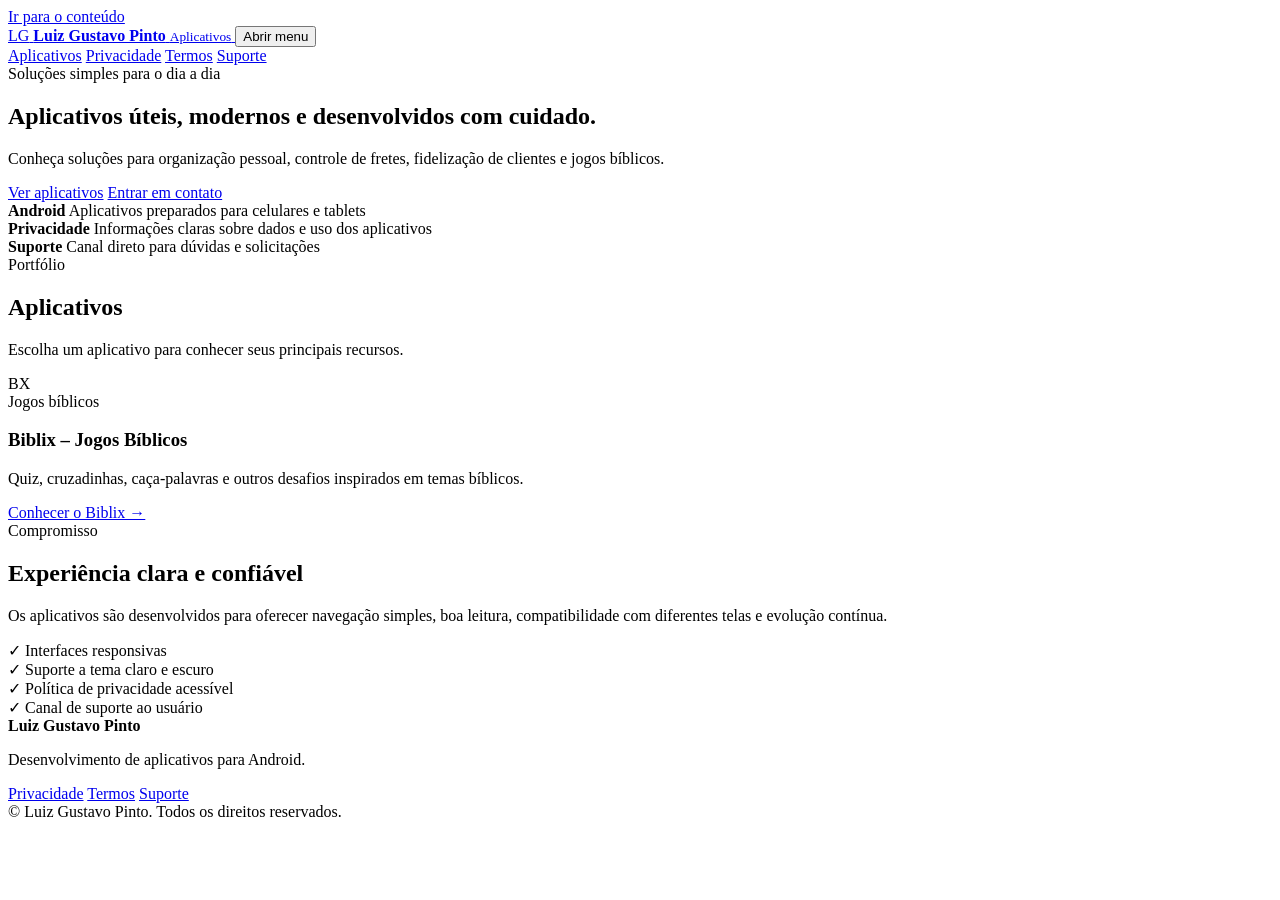
==== index.html @ a78ae83d "Add files via upload - Adicionada estrutura inicial do site - Página principal responsiva - Página" ====
<!doctype html>
<html lang="pt-BR">
<head>
  <meta charset="utf-8">
  <meta name="viewport" content="width=device-width, initial-scale=1">
  <meta name="description" content="Aplicativos desenvolvidos por Luiz Gustavo Pinto para organização, produtividade, fidelização e entretenimento bíblico.">
  <meta name="theme-color" content="#0b1220">
  <title>Luiz Gustavo Pinto | Aplicativos</title>
  <link rel="icon" href="assets/img/favicon.svg" type="image/svg+xml">
  <link rel="stylesheet" href="assets/css/style.css">
</head>
<body>
  <a class="skip-link" href="#conteudo">Ir para o conteúdo</a>

  <header class="site-header">
    <div class="container nav-wrap">
      <a class="brand" href="./" aria-label="Página inicial">
        <span class="brand-mark">LG</span>
        <span>
          <strong>Luiz Gustavo Pinto</strong>
          <small>Aplicativos</small>
        </span>
      </a>

      <button class="menu-toggle" aria-expanded="false" aria-controls="menu-principal">
        <span></span><span></span><span></span>
        <span class="sr-only">Abrir menu</span>
      </button>

      <nav id="menu-principal" class="main-nav" aria-label="Navegação principal">
        <a href="#aplicativos">Aplicativos</a>
        <a href="privacidade/">Privacidade</a>
        <a href="termos/">Termos</a>
        <a href="suporte/">Suporte</a>
      </nav>
    </div>
  </header>

  <main id="conteudo">
    <section class="hero">
      <div class="container hero-grid">
        <div>
          <span class="eyebrow">Soluções simples para o dia a dia</span>
          <h1>Aplicativos úteis, modernos e desenvolvidos com cuidado.</h1>
          <p class="hero-text">
            Conheça soluções para organização pessoal, controle de fretes,
            fidelização de clientes e jogos bíblicos.
          </p>
          <div class="hero-actions">
            <a class="button primary" href="#aplicativos">Ver aplicativos</a>
            <a class="button secondary" href="suporte/">Entrar em contato</a>
          </div>
        </div>

        <div class="hero-card" aria-label="Destaques do site">
          <div class="stat">
            <strong>Android</strong>
            <span>Aplicativos preparados para celulares e tablets</span>
          </div>
          <div class="stat">
            <strong>Privacidade</strong>
            <span>Informações claras sobre dados e uso dos aplicativos</span>
          </div>
          <div class="stat">
            <strong>Suporte</strong>
            <span>Canal direto para dúvidas e solicitações</span>
          </div>
        </div>
      </div>
    </section>

    <section id="aplicativos" class="section">
      <div class="container">
        <div class="section-heading">
          <span class="eyebrow">Portfólio</span>
          <h2>Aplicativos</h2>
          <p>Escolha um aplicativo para conhecer seus principais recursos.</p>
        </div>

        <div class="app-grid">
          <article class="app-card">
            <div class="app-icon purple">BX</div>
            <div>
              <span class="tag">Jogos bíblicos</span>
              <h3>Biblix – Jogos Bíblicos</h3>
              <p>Quiz, cruzadinhas, caça-palavras e outros desafios inspirados em temas bíblicos.</p>
              <a class="text-link" href="apps/biblix.html">Conhecer o Biblix →</a>
            </div>
          </article>

          <!--
		  <article class="app-card">
            <div class="app-icon blue">AF</div>
            <div>
              <span class="tag">Produtividade</span>
              <h3>Agenda Fácil Pro</h3>
              <p>Agenda, tarefas, anotações, contatos e recursos de organização pessoal.</p>
              <a class="text-link" href="apps/agenda-facil-pro.html">Conhecer o Agenda Fácil Pro →</a>
            </div>
          </article>

          <article class="app-card">
            <div class="app-icon green">MC</div>
            <div>
              <span class="tag">Fidelização</span>
              <h3>Meu Cliente Fiel</h3>
              <p>Sistema de cartão fidelidade para organizar clientes, pontos, prêmios e histórico.</p>
              <a class="text-link" href="apps/meu-cliente-fiel.html">Conhecer o Meu Cliente Fiel →</a>
            </div>
          </article>

          <article class="app-card">
            <div class="app-icon orange">TF</div>
            <div>
              <span class="tag">Transporte</span>
              <h3>TAC Fácil</h3>
              <p>Controle de fretes, viagens, despesas, combustível e resultados financeiros.</p>
              <a class="text-link" href="apps/tac-facil.html">Conhecer o TAC Fácil →</a>
            </div>
          </article>
		  -->
        </div>
      </div>
    </section>

    <section class="section section-alt">
      <div class="container feature-grid">
        <div>
          <span class="eyebrow">Compromisso</span>
          <h2>Experiência clara e confiável</h2>
          <p>
            Os aplicativos são desenvolvidos para oferecer navegação simples,
            boa leitura, compatibilidade com diferentes telas e evolução contínua.
          </p>
        </div>
        <div class="check-list">
          <div>✓ Interfaces responsivas</div>
          <div>✓ Suporte a tema claro e escuro</div>
          <div>✓ Política de privacidade acessível</div>
          <div>✓ Canal de suporte ao usuário</div>
        </div>
      </div>
    </section>
  </main>

  <footer class="site-footer">
    <div class="container footer-grid">
      <div>
        <strong>Luiz Gustavo Pinto</strong>
        <p>Desenvolvimento de aplicativos para Android.</p>
      </div>
      <div class="footer-links">
        <a href="privacidade/">Privacidade</a>
        <a href="termos/">Termos</a>
        <a href="suporte/">Suporte</a>
      </div>
    </div>
    <div class="container footer-bottom">
      <span>© <span id="ano"></span> Luiz Gustavo Pinto. Todos os direitos reservados.</span>
    </div>
  </footer>

  <script src="assets/js/main.js"></script>
</body>
</html>
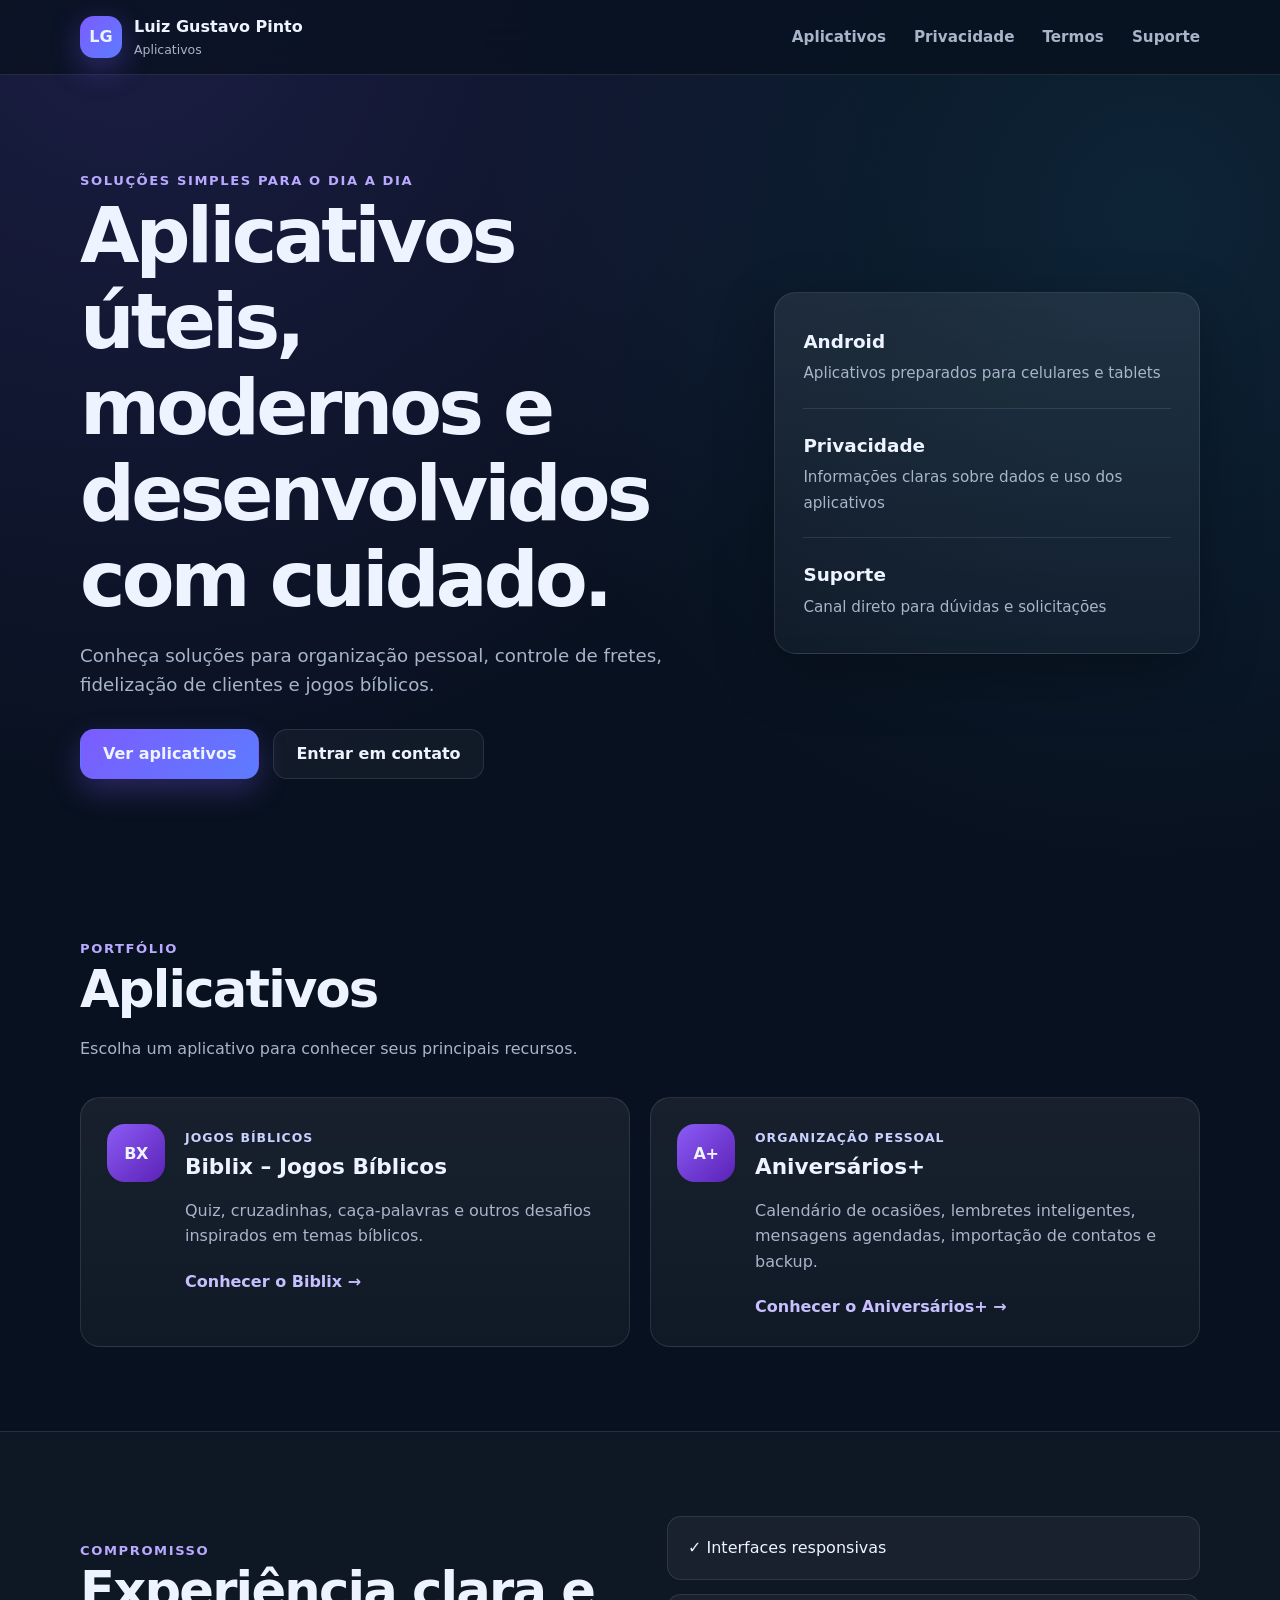
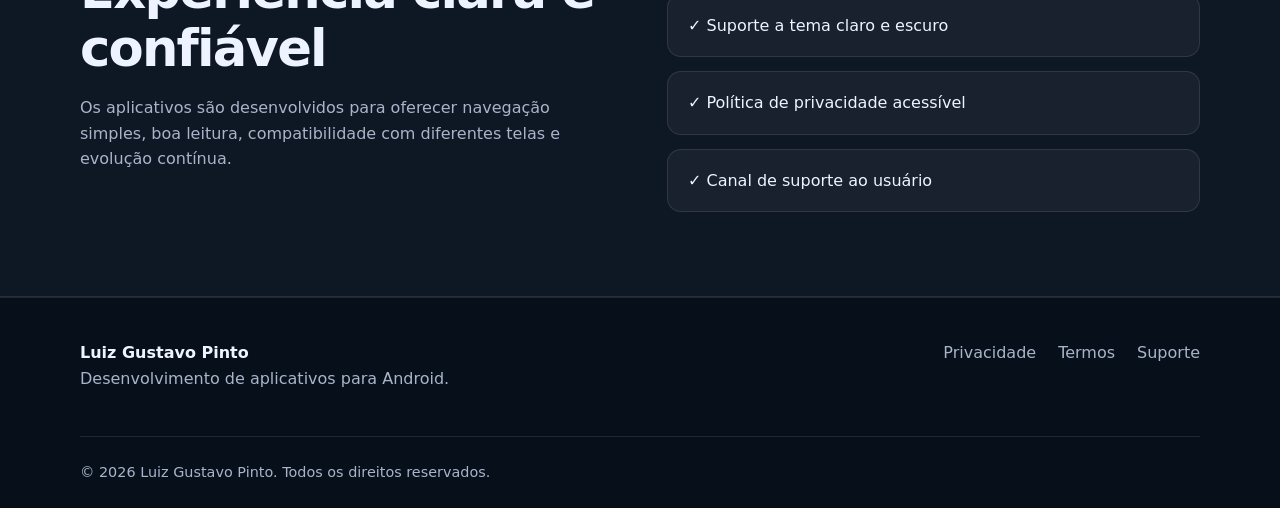
==== commit 1e45dc64: "Add files via upload Correto Aniversário plus" ====
--- a/index.html
+++ b/index.html
@@ -88,6 +88,16 @@
             </div>
           </article>
 
+          <article class="app-card">
+            <div class="app-icon purple">A+</div>
+            <div>
+              <span class="tag">Organização pessoal</span>
+              <h3>Aniversários+</h3>
+              <p>Calendário de ocasiões, lembretes inteligentes, mensagens agendadas, importação de contatos e backup.</p>
+              <a class="text-link" href="apps/aniversarios-plus.html">Conhecer o Aniversários+ →</a>
+            </div>
+          </article>
+
           <!--
 		  <article class="app-card">
             <div class="app-icon blue">AF</div>
--- a/assets/css/style.css
+++ b/assets/css/style.css
@@ -0,0 +1,142 @@
+*{box-sizing:border-box}
+:root{
+  --bg:#08111f;
+  --surface:#101b2d;
+  --surface-2:#15243a;
+  --text:#eef4ff;
+  --muted:#a8b5c9;
+  --line:rgba(255,255,255,.10);
+  --primary:#7c5cff;
+  --primary-2:#5c7cff;
+  --shadow:0 20px 60px rgba(0,0,0,.28);
+  --radius:22px;
+}
+html{scroll-behavior:smooth}
+body{
+  margin:0;
+  font-family:Inter,ui-sans-serif,system-ui,-apple-system,BlinkMacSystemFont,"Segoe UI",sans-serif;
+  color:var(--text);
+  background:
+    radial-gradient(circle at 10% 0%,rgba(124,92,255,.16),transparent 34%),
+    radial-gradient(circle at 90% 10%,rgba(56,189,248,.11),transparent 30%),
+    var(--bg);
+  line-height:1.6;
+}
+a{color:inherit}
+img{max-width:100%}
+.container{width:min(1120px,calc(100% - 32px));margin-inline:auto}
+.skip-link{position:absolute;left:-999px;top:8px;background:#fff;color:#000;padding:8px 12px;z-index:999}
+.skip-link:focus{left:8px}
+.sr-only{position:absolute;width:1px;height:1px;padding:0;margin:-1px;overflow:hidden;clip:rect(0,0,0,0);white-space:nowrap;border:0}
+.site-header{
+  position:sticky;top:0;z-index:50;
+  background:rgba(8,17,31,.78);
+  backdrop-filter:blur(18px);
+  border-bottom:1px solid var(--line);
+}
+.nav-wrap{min-height:74px;display:flex;align-items:center;justify-content:space-between;gap:24px}
+.brand{display:flex;align-items:center;gap:12px;text-decoration:none}
+.brand-mark{
+  width:42px;height:42px;border-radius:14px;display:grid;place-items:center;
+  background:linear-gradient(135deg,var(--primary),var(--primary-2));
+  font-weight:800;box-shadow:0 10px 30px rgba(124,92,255,.35)
+}
+.brand strong,.brand small{display:block}
+.brand small{font-size:.78rem;color:var(--muted)}
+.main-nav{display:flex;align-items:center;gap:28px}
+.main-nav a{color:var(--muted);text-decoration:none;font-weight:600;font-size:.95rem}
+.main-nav a:hover,.main-nav a:focus{color:var(--text)}
+.menu-toggle{display:none;background:none;border:0;padding:8px}
+.menu-toggle span:not(.sr-only){display:block;width:24px;height:2px;background:#fff;margin:5px}
+.hero{padding:92px 0 72px}
+.hero-grid{display:grid;grid-template-columns:1.2fr .8fr;gap:56px;align-items:center}
+.eyebrow{
+  display:inline-flex;align-items:center;gap:8px;
+  color:#b9a9ff;font-size:.82rem;font-weight:800;text-transform:uppercase;letter-spacing:.12em
+}
+h1,h2,h3{line-height:1.12;margin:0 0 18px}
+h1{font-size:clamp(2.5rem,6vw,5rem);letter-spacing:-.05em;max-width:850px}
+h2{font-size:clamp(2rem,4vw,3.2rem);letter-spacing:-.035em}
+h3{font-size:1.35rem}
+p{color:var(--muted);margin:0 0 20px}
+.hero-text{font-size:1.14rem;max-width:680px}
+.hero-actions{display:flex;gap:14px;flex-wrap:wrap;margin-top:30px}
+.button{
+  display:inline-flex;align-items:center;justify-content:center;
+  min-height:50px;padding:0 22px;border-radius:14px;text-decoration:none;font-weight:800;
+  border:1px solid transparent;transition:.2s ease
+}
+.button:hover{transform:translateY(-2px)}
+.button.primary{background:linear-gradient(135deg,var(--primary),var(--primary-2));box-shadow:0 12px 30px rgba(124,92,255,.28)}
+.button.secondary{background:rgba(255,255,255,.04);border-color:var(--line)}
+.hero-card{
+  background:linear-gradient(180deg,rgba(255,255,255,.08),rgba(255,255,255,.035));
+  border:1px solid var(--line);border-radius:var(--radius);padding:12px 28px;box-shadow:var(--shadow)
+}
+.stat{padding:22px 0;border-bottom:1px solid var(--line)}
+.stat:last-child{border-bottom:0}
+.stat strong{display:block;font-size:1.15rem;margin-bottom:4px}
+.stat span{color:var(--muted);font-size:.95rem}
+.section{padding:84px 0}
+.section-alt{background:rgba(255,255,255,.025);border-block:1px solid var(--line)}
+.section-heading{max-width:720px;margin-bottom:36px}
+.app-grid{display:grid;grid-template-columns:repeat(2,minmax(0,1fr));gap:20px}
+.app-card{
+  display:grid;grid-template-columns:auto 1fr;gap:20px;
+  background:linear-gradient(180deg,rgba(255,255,255,.065),rgba(255,255,255,.035));
+  border:1px solid var(--line);border-radius:20px;padding:26px;
+  transition:.22s ease
+}
+.app-card:hover{transform:translateY(-4px);border-color:rgba(255,255,255,.2);box-shadow:var(--shadow)}
+.app-icon{
+  width:58px;height:58px;border-radius:18px;display:grid;place-items:center;
+  font-weight:900;letter-spacing:-.03em
+}
+.purple{background:linear-gradient(135deg,#8b5cf6,#5b21b6)}
+.blue{background:linear-gradient(135deg,#38bdf8,#2563eb)}
+.green{background:linear-gradient(135deg,#34d399,#059669)}
+.orange{background:linear-gradient(135deg,#fbbf24,#ea580c)}
+.tag{display:inline-block;color:#c7d2fe;font-size:.78rem;font-weight:800;text-transform:uppercase;letter-spacing:.08em;margin-bottom:7px}
+.text-link{font-weight:800;color:#c8bfff;text-decoration:none}
+.feature-grid{display:grid;grid-template-columns:1fr 1fr;gap:54px;align-items:center}
+.check-list{display:grid;gap:14px}
+.check-list div{background:rgba(255,255,255,.045);border:1px solid var(--line);padding:18px 20px;border-radius:14px}
+.page-hero{padding:70px 0 30px}
+.content-card{
+  background:rgba(255,255,255,.045);border:1px solid var(--line);
+  border-radius:var(--radius);padding:clamp(24px,5vw,48px);margin-bottom:70px
+}
+.content-card h2{font-size:1.55rem;margin-top:34px}
+.content-card h2:first-child{margin-top:0}
+.content-card ul{color:var(--muted);padding-left:22px}
+.content-card li{margin:8px 0}
+.notice{border-left:4px solid var(--primary);padding:16px 18px;background:rgba(124,92,255,.09);border-radius:0 12px 12px 0}
+.app-detail{display:grid;grid-template-columns:auto 1fr;gap:26px;align-items:start}
+.app-detail .app-icon{width:76px;height:76px;font-size:1.2rem}
+.contact-grid{display:grid;grid-template-columns:repeat(2,minmax(0,1fr));gap:18px}
+.contact-box{padding:22px;border:1px solid var(--line);border-radius:16px;background:rgba(255,255,255,.035)}
+.contact-box strong{display:block;margin-bottom:6px}
+.site-footer{padding:42px 0 24px;border-top:1px solid var(--line);background:rgba(0,0,0,.14)}
+.footer-grid{display:flex;align-items:flex-start;justify-content:space-between;gap:30px}
+.footer-links{display:flex;gap:22px;flex-wrap:wrap}
+.footer-links a{text-decoration:none;color:var(--muted)}
+.footer-bottom{padding-top:24px;margin-top:24px;border-top:1px solid var(--line);color:var(--muted);font-size:.9rem}
+@media(max-width:800px){
+  .menu-toggle{display:block}
+  .main-nav{
+    display:none;position:absolute;left:16px;right:16px;top:66px;
+    flex-direction:column;align-items:stretch;gap:0;padding:10px;
+    background:#101b2d;border:1px solid var(--line);border-radius:16px;box-shadow:var(--shadow)
+  }
+  .main-nav.open{display:flex}
+  .main-nav a{padding:14px}
+  .hero{padding-top:62px}
+  .hero-grid,.feature-grid{grid-template-columns:1fr}
+  .app-grid{grid-template-columns:1fr}
+}
+@media(max-width:520px){
+  .app-card,.app-detail{grid-template-columns:1fr}
+  .contact-grid{grid-template-columns:1fr}
+  .footer-grid{flex-direction:column}
+  h1{font-size:2.65rem}
+}
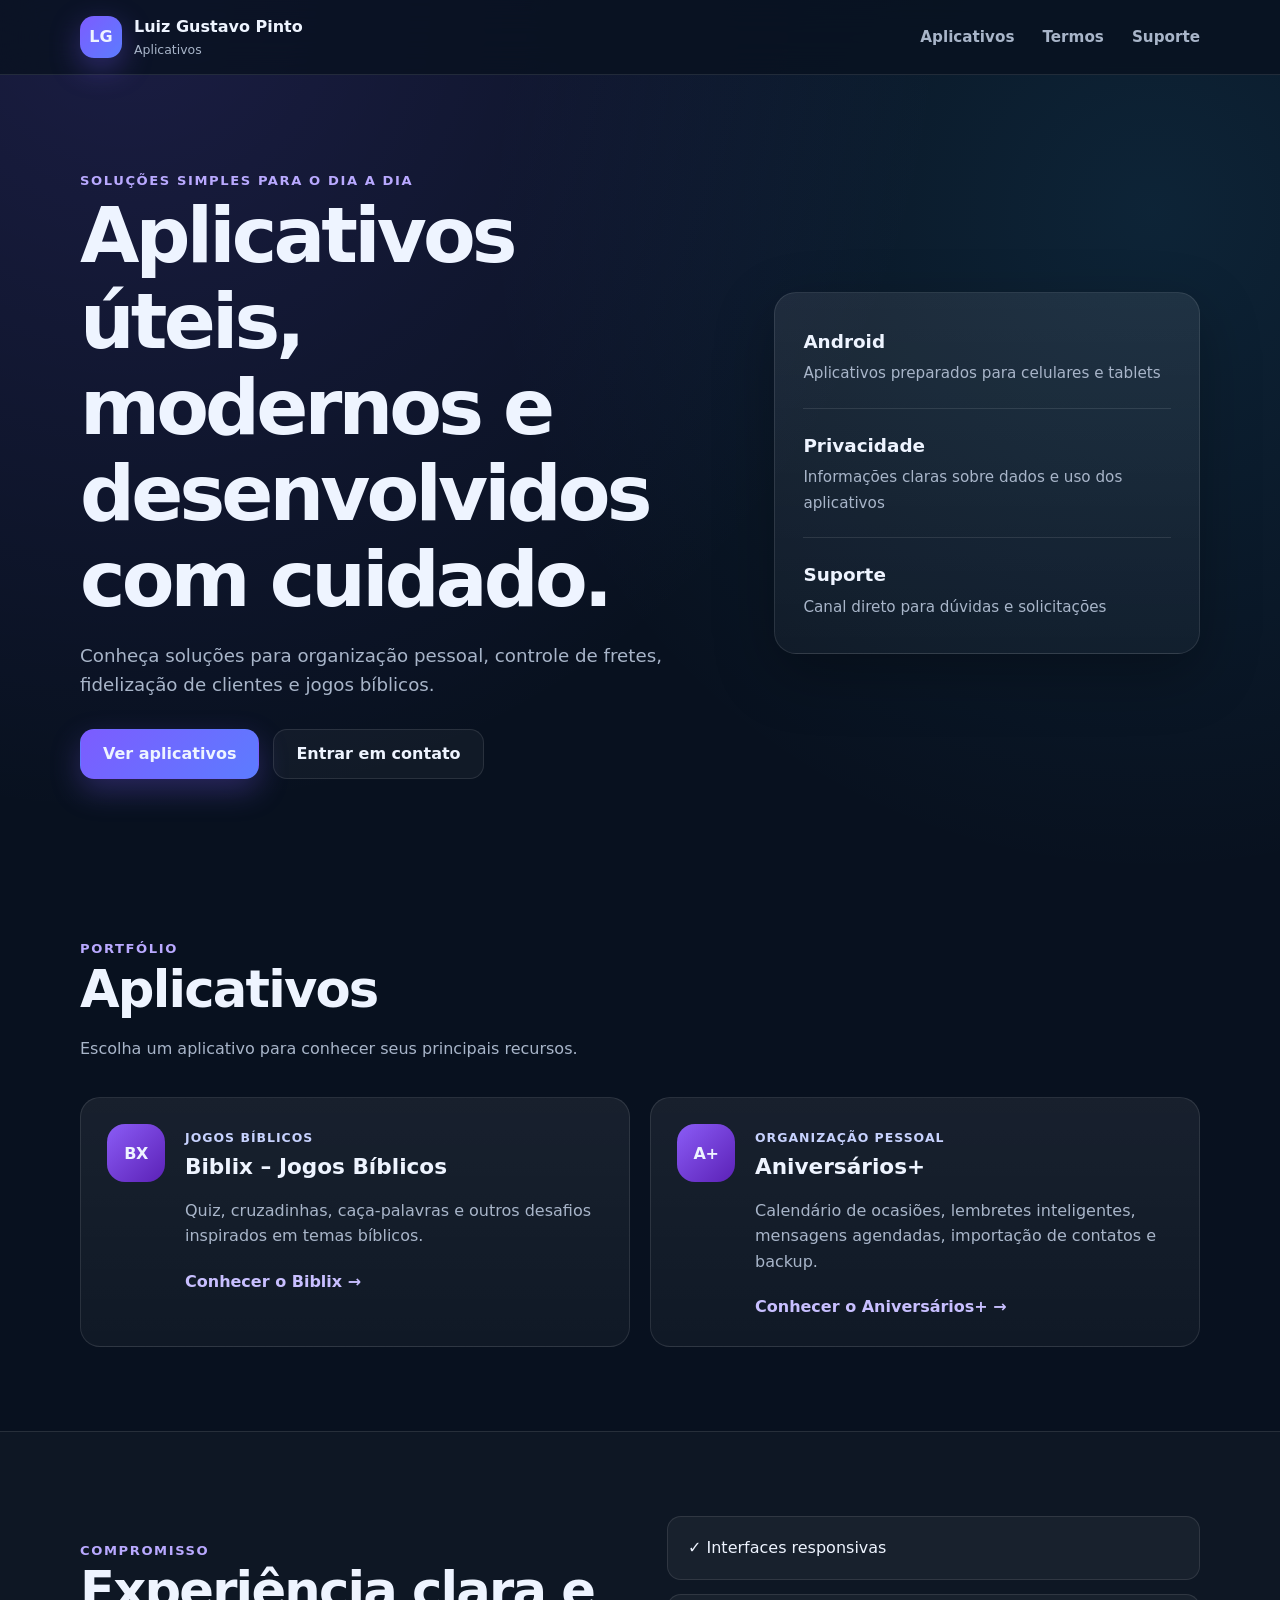
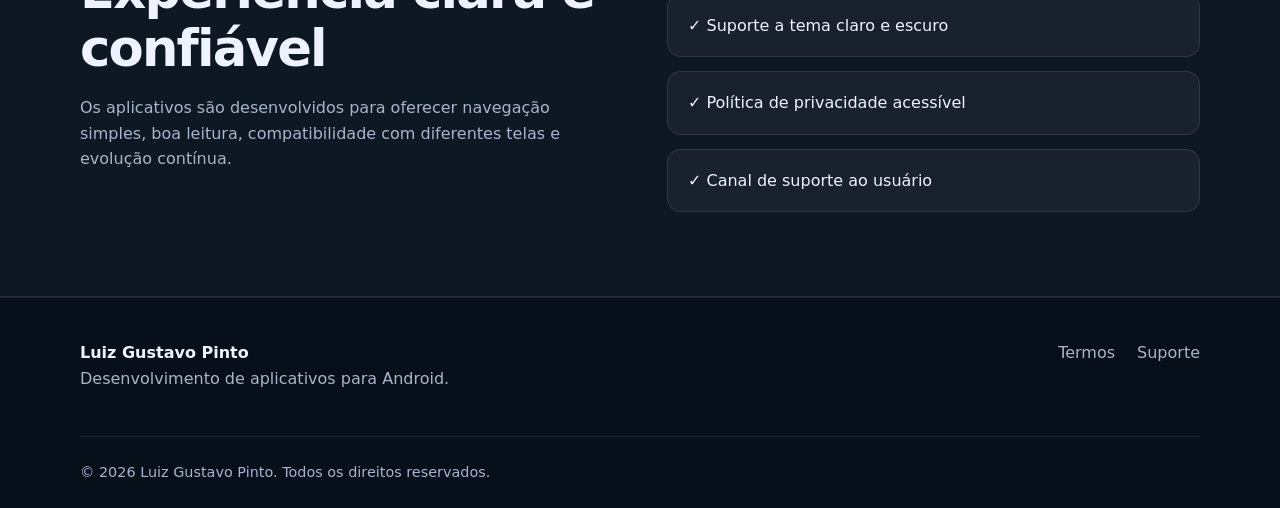
==== commit d3b3853b: "Add files via upload correção privacidade" ====
--- a/index.html
+++ b/index.html
@@ -29,7 +29,7 @@
 
       <nav id="menu-principal" class="main-nav" aria-label="Navegação principal">
         <a href="#aplicativos">Aplicativos</a>
-        <a href="privacidade/">Privacidade</a>
+
         <a href="termos/">Termos</a>
         <a href="suporte/">Suporte</a>
       </nav>
@@ -160,7 +160,6 @@
         <p>Desenvolvimento de aplicativos para Android.</p>
       </div>
       <div class="footer-links">
-        <a href="privacidade/">Privacidade</a>
         <a href="termos/">Termos</a>
         <a href="suporte/">Suporte</a>
       </div>
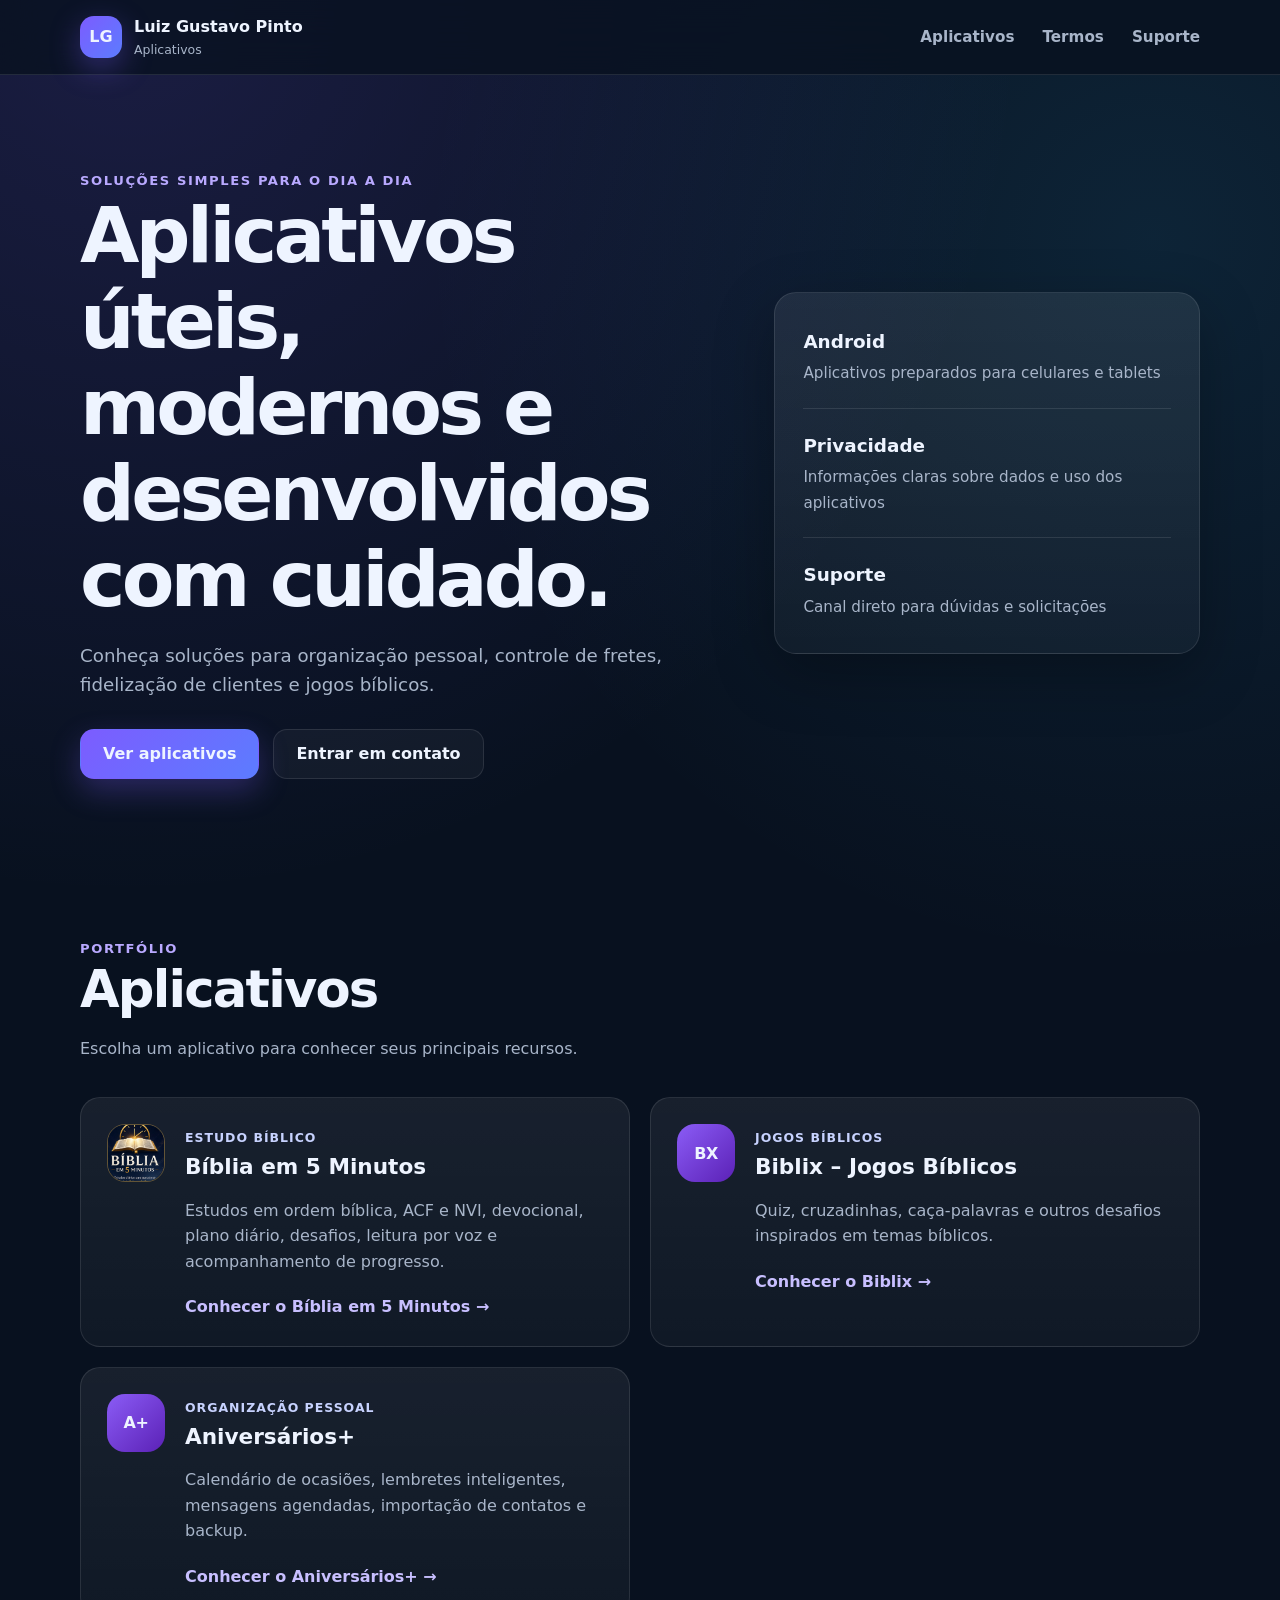
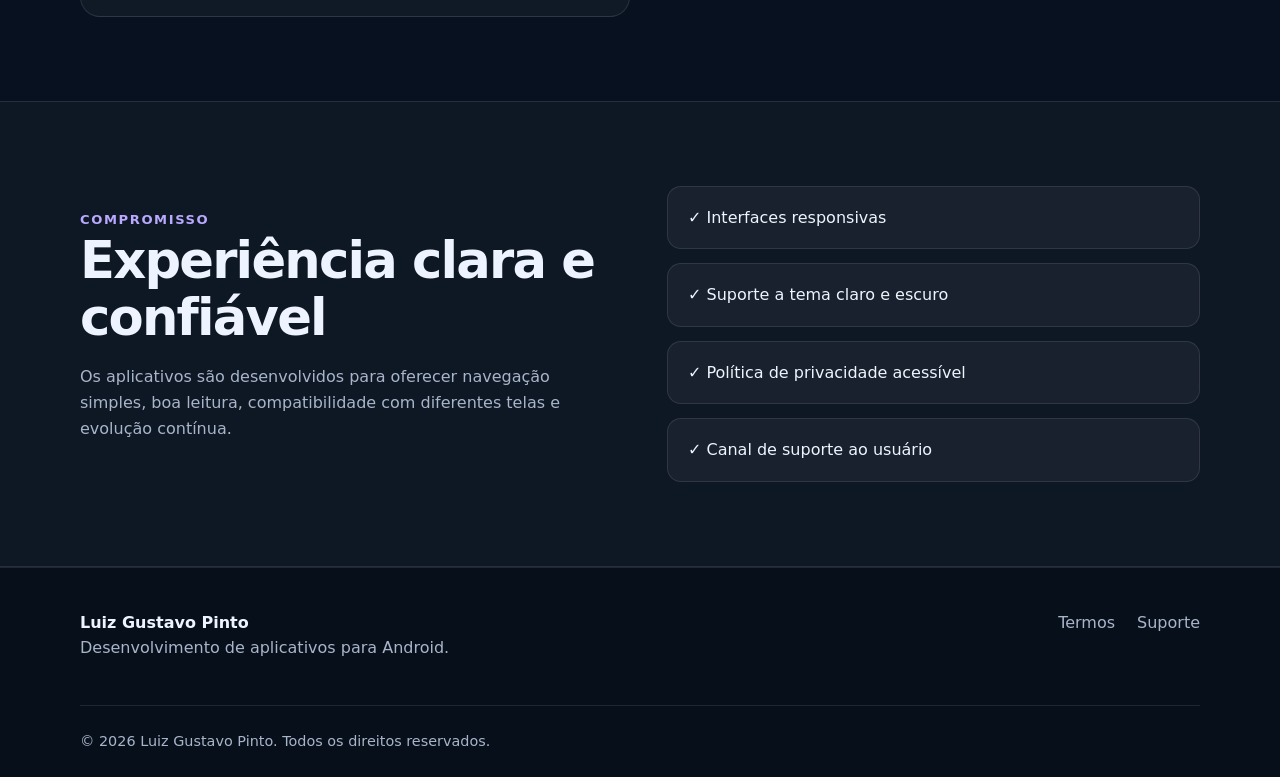
==== commit 65b886a8: "adicionado Bilia em 5 minutos" ====
--- a/index.html
+++ b/index.html
@@ -78,6 +78,18 @@
         </div>
 
         <div class="app-grid">
+          <article class="app-card">
+            <img src="assets/img/biblia-em-5-minutos/icone-app.png"
+                 alt="Ícone do Bíblia em 5 Minutos"
+                 style="width:58px;height:58px;border-radius:18px;object-fit:cover;border:1px solid rgba(240,184,75,.35)">
+            <div>
+              <span class="tag">Estudo bíblico</span>
+              <h3>Bíblia em 5 Minutos</h3>
+              <p>Estudos em ordem bíblica, ACF e NVI, devocional, plano diário, desafios, leitura por voz e acompanhamento de progresso.</p>
+              <a class="text-link" href="apps/biblia-em-5-minutos.html">Conhecer o Bíblia em 5 Minutos →</a>
+            </div>
+          </article>
+
           <article class="app-card">
             <div class="app-icon purple">BX</div>
             <div>
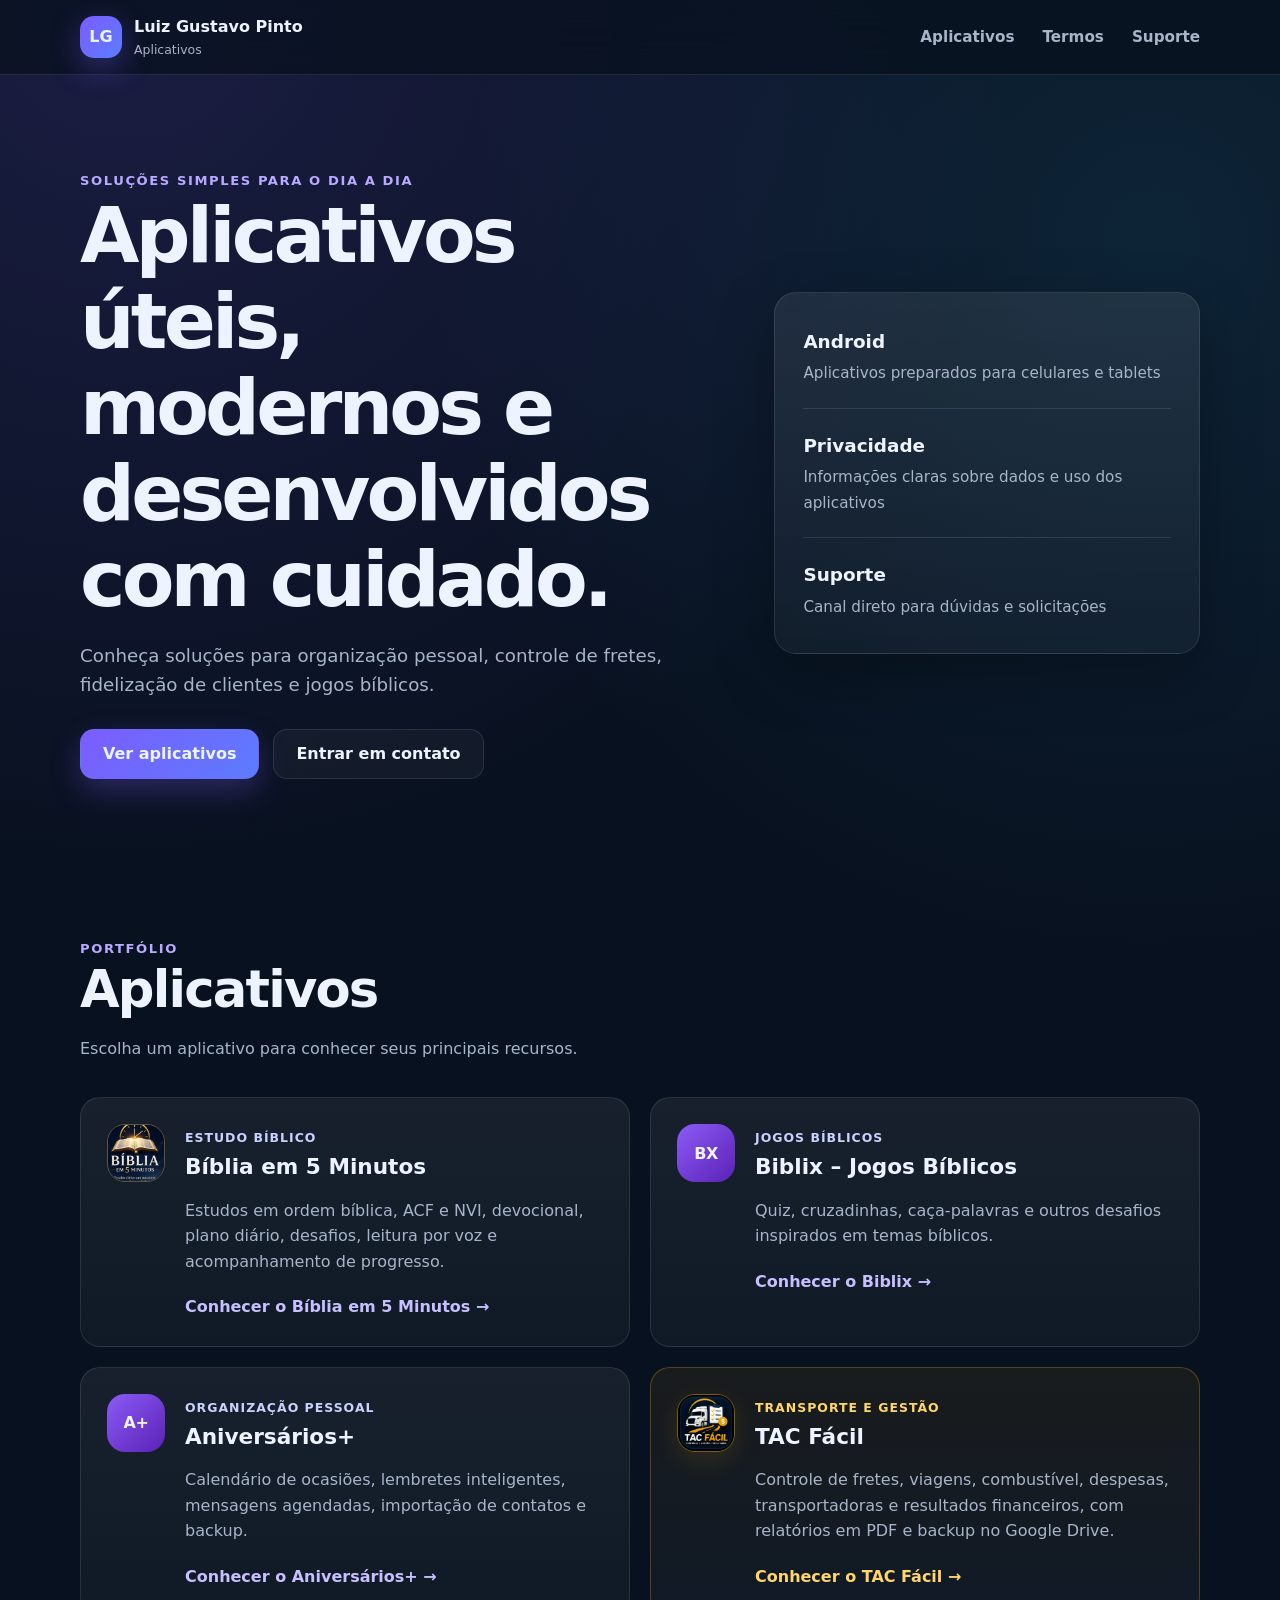
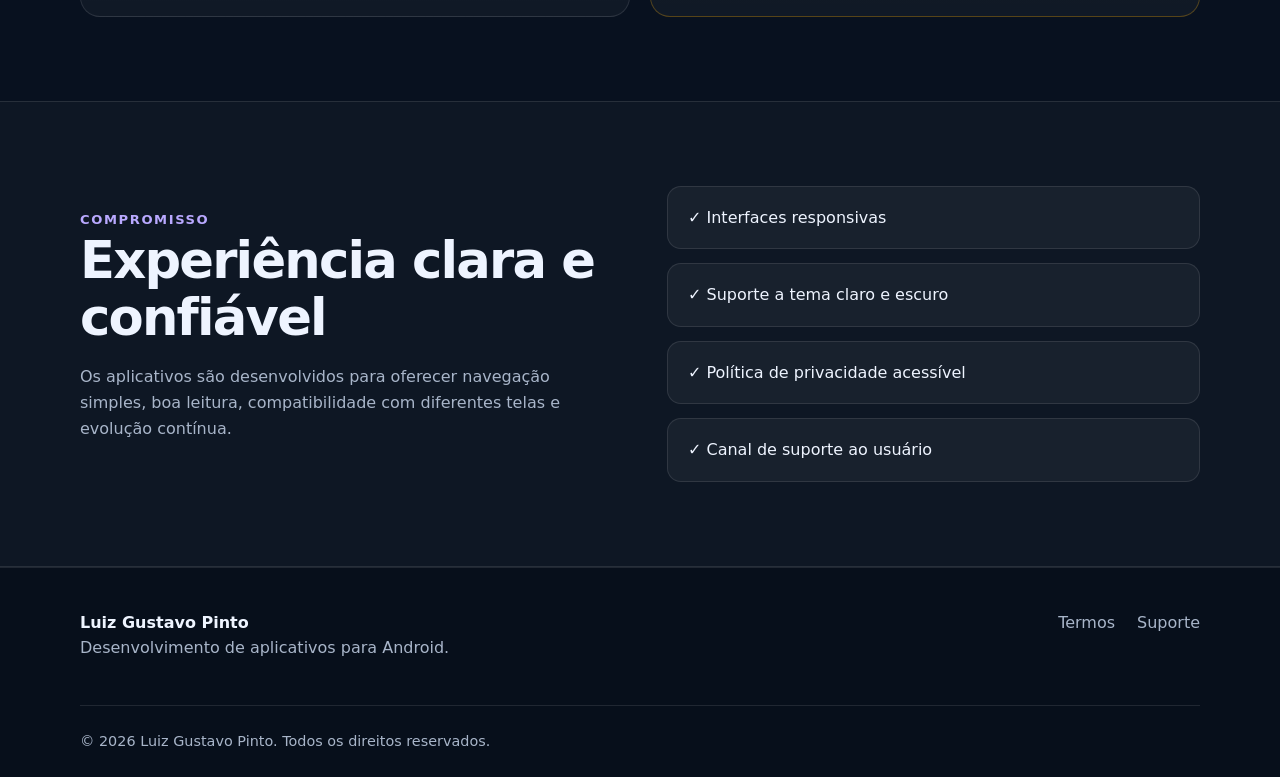
==== commit 3e8fa9c5: "Tac-Fácil" ====
--- a/index.html
+++ b/index.html
@@ -110,6 +110,18 @@
             </div>
           </article>
 
+          <article class="app-card" style="border-color:rgba(245,173,11,.28);background:linear-gradient(180deg,rgba(245,173,11,.075),rgba(255,255,255,.035))">
+            <img src="assets/img/tac-facil/icone-tac-facil.png"
+                 alt="Ícone do TAC Fácil"
+                 style="width:58px;height:58px;border-radius:18px;object-fit:cover;border:1px solid rgba(245,173,11,.45);box-shadow:0 8px 24px rgba(245,173,11,.12)">
+            <div>
+              <span class="tag" style="color:#ffd66a">Transporte e gestão</span>
+              <h3>TAC Fácil</h3>
+              <p>Controle de fretes, viagens, combustível, despesas, transportadoras e resultados financeiros, com relatórios em PDF e backup no Google Drive.</p>
+              <a class="text-link" href="apps/tac-facil.html" style="color:#ffd66a">Conhecer o TAC Fácil →</a>
+            </div>
+          </article>
+
           <!--
 		  <article class="app-card">
             <div class="app-icon blue">AF</div>
@@ -128,16 +140,6 @@
               <h3>Meu Cliente Fiel</h3>
               <p>Sistema de cartão fidelidade para organizar clientes, pontos, prêmios e histórico.</p>
               <a class="text-link" href="apps/meu-cliente-fiel.html">Conhecer o Meu Cliente Fiel →</a>
-            </div>
-          </article>
-
-          <article class="app-card">
-            <div class="app-icon orange">TF</div>
-            <div>
-              <span class="tag">Transporte</span>
-              <h3>TAC Fácil</h3>
-              <p>Controle de fretes, viagens, despesas, combustível e resultados financeiros.</p>
-              <a class="text-link" href="apps/tac-facil.html">Conhecer o TAC Fácil →</a>
             </div>
           </article>
 		  -->
